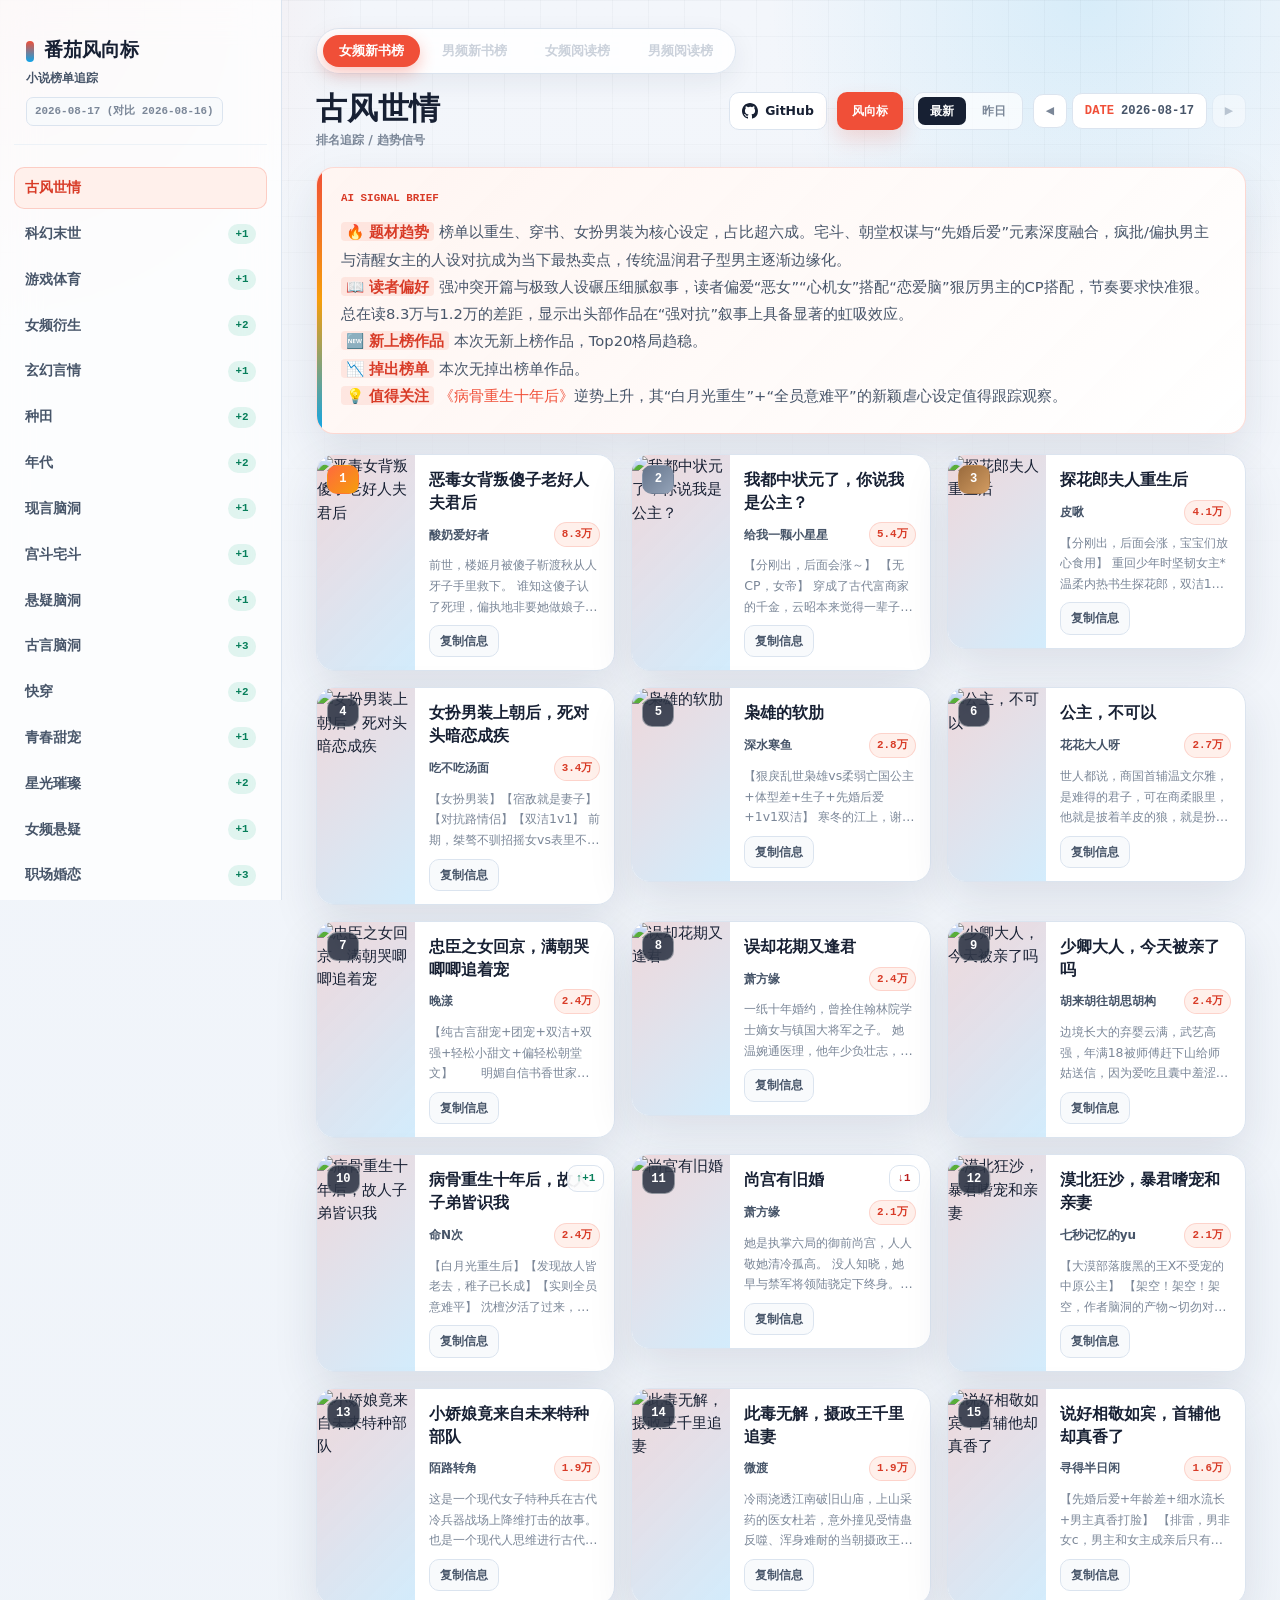
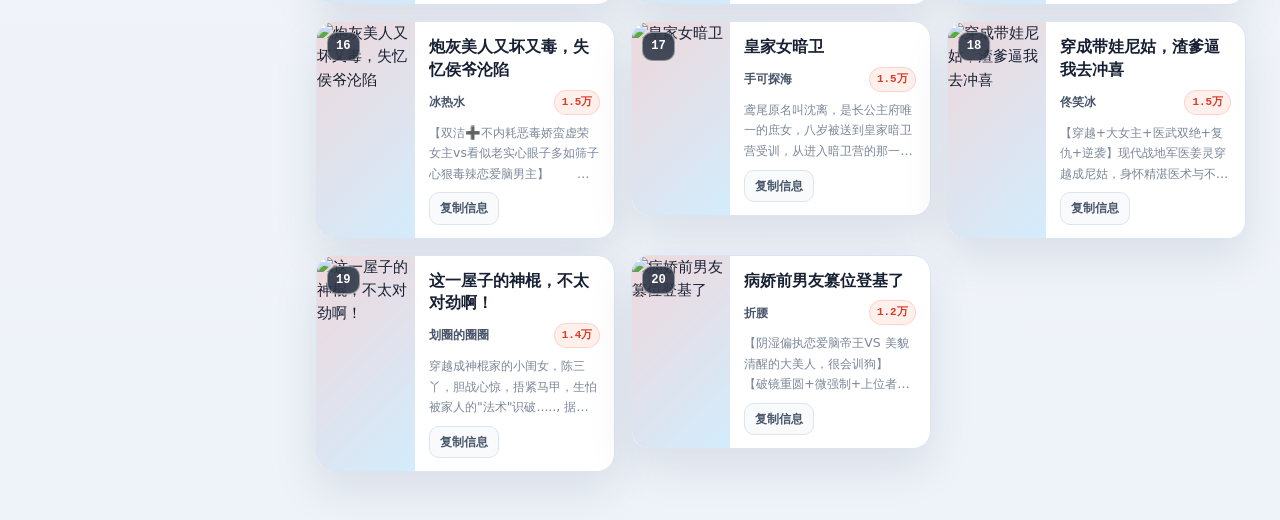
==== index.html @ 39f4c44b "feat: 支持追踪四大榜单（女频/男频 × 新书榜/阅读榜） 从单一女频新书榜扩展为多榜单追踪，配置集中于 rank_config.py：  - 新增 rank_config.py 作为榜单配置单一" ====
<!DOCTYPE html>
<html lang="zh-CN">
<head>
    <meta charset="UTF-8">
    <meta name="viewport" content="width=device-width, initial-scale=1.0">
    <title>番茄小说榜单 · 风向标 | 每日趋势追踪</title>
    <link rel="stylesheet" href="css/style.css">
    <meta name="description" content="番茄小说新书榜/阅读榜趋势分析与风向标">
</head>
<body>
    <div class="app-container">
        <!-- 侧边栏 -->
        <aside class="sidebar" id="sidebar">
            <div class="sidebar-header">
                <h1>番茄风向标</h1>
                <p class="sidebar-subtitle">小说榜单追踪</p>
                <p id="update-date" class="update-date">加载中...</p>
            </div>
            <nav class="category-nav">
                <ul id="category-list">
                    <li class="loading-item">加载中...</li>
                </ul>
            </nav>
        </aside>

        <!-- 主内容区 -->
        <main class="main-content">
            <!-- 榜单切换 Tab -->
            <nav class="rank-tabs" id="rank-tabs" aria-label="榜单切换">
                <span class="loading-item">加载中...</span>
            </nav>
            <header class="main-header">
                <button class="mobile-menu-btn" id="mobile-menu-btn" aria-label="菜单">☰</button>
                <div class="header-left">
                    <h2 id="current-category-title">全部分类</h2>
                </div>
                <div class="header-right">
                    <a class="github-link-btn" href="https://github.com/wen1701/FanqieRankTracker" target="_blank" rel="noopener noreferrer" aria-label="打开 GitHub 仓库">
                        <svg viewBox="0 0 16 16" aria-hidden="true" focusable="false">
                            <path d="M8 0C3.58 0 0 3.58 0 8c0 3.54 2.29 6.53 5.47 7.59.4.07.55-.17.55-.38 0-.19-.01-.82-.01-1.49-2.01.37-2.53-.49-2.69-.94-.09-.23-.48-.94-.82-1.13-.28-.15-.68-.52-.01-.53.63-.01 1.08.58 1.23.82.72 1.21 1.87.87 2.33.66.07-.52.28-.87.51-1.07-1.78-.2-3.64-.89-3.64-3.95 0-.87.31-1.59.82-2.15-.08-.2-.36-1.02.08-2.12 0 0 .67-.21 2.2.82A7.65 7.65 0 0 1 8 3.87c.68 0 1.36.09 2 .26 1.53-1.04 2.2-.82 2.2-.82.44 1.1.16 1.92.08 2.12.51.56.82 1.27.82 2.15 0 3.07-1.87 3.75-3.65 3.95.29.25.54.73.54 1.48 0 1.07-.01 1.93-.01 2.2 0 .21.15.46.55.38A8.013 8.013 0 0 0 16 8c0-4.42-3.58-8-8-8Z"/>
                        </svg>
                        <span>GitHub</span>
                    </a>
                    <a class="trend-link-btn" id="trend-link" href="trend.html">风向标</a>
                    <div class="date-presets" id="date-presets">
                        <button class="preset-btn active" data-preset="latest">最新</button>
                        <button class="preset-btn" data-preset="yesterday">昨日</button>
                    </div>
                    <div class="date-picker-wrap">
                        <button class="date-nav-btn" id="date-prev" aria-label="前一天" title="前一天">◀</button>
                        <button class="date-picker-btn" id="date-picker-btn">
                            <span class="date-icon">DATE</span>
                            <span id="date-display">加载中...</span>
                        </button>
                        <button class="date-nav-btn" id="date-next" aria-label="后一天" title="后一天">▶</button>
                        <input type="date" id="date-input" class="date-input-hidden">
                    </div>
                </div>
            </header>

            <!-- 风向标区域 -->
            <section class="trend-panel" id="trend-panel">
                <div class="trend-ai" id="trend-ai">
                    <div class="ai-label">AI Signal Brief</div>
                    <div class="ai-content" id="ai-content"></div>
                </div>
            </section>

            <!-- 书籍瀑布流 -->
            <section class="books-waterfall" id="books-waterfall">
                <!-- 书籍卡片由 JS 动态渲染 -->
            </section>
        </main>
    </div>

    <script src="js/app.js"></script>
</body>
</html>
---- css/style.css ----
/* ============================================================
   Fanqie Rank Tracker - Tomato Signal Dashboard
   Based on Open Design "dashboard": compact cards, cool surfaces,
   status-first information design. Adapted with Fanqie tomato red
   and readable Chinese data typography.
   ============================================================ */

:root {
    --bg: #f3f6fb;
    --bg-strong: #e8eef7;
    --surface: #ffffff;
    --surface-soft: #f8fafc;
    --surface-tint: #fff4f0;
    --surface-cool: #eef6ff;
    --panel: rgba(255, 255, 255, 0.86);
    --panel-solid: #ffffff;
    --border: #dbe4ef;
    --border-soft: #edf2f7;
    --border-strong: #c8d4e3;

    --text-primary: #172033;
    --text-secondary: #475569;
    --text-muted: #7b8798;
    --text-faint: #a8b3c3;

    --accent: #f04f38;
    --accent-strong: #d83b27;
    --accent-soft: rgba(240, 79, 56, 0.1);
    --accent-wash: #fff0eb;
    --accent-on: #ffffff;

    --info: #0ea5e9;
    --info-soft: rgba(14, 165, 233, 0.1);
    --green: #10b981;
    --green-soft: rgba(16, 185, 129, 0.12);
    --red: #ef4444;
    --red-soft: rgba(239, 68, 68, 0.1);
    --amber: #f59e0b;
    --amber-soft: rgba(245, 158, 11, 0.13);
    --purple: #7c3aed;

    --shadow-card: 0 18px 46px rgba(25, 39, 64, 0.1);
    --shadow-hover: 0 22px 54px rgba(25, 39, 64, 0.16);
    --ring: 0 0 0 4px rgba(240, 79, 56, 0.14);

    --radius-xl: 18px;
    --radius-lg: 14px;
    --radius-md: 10px;
    --radius-sm: 7px;
    --radius-pill: 999px;

    --sidebar-w: 282px;
    --font-display: Inter, "PingFang SC", "Microsoft YaHei", system-ui, sans-serif;
    --font-body: Inter, "PingFang SC", "Microsoft YaHei", system-ui, sans-serif;
    --font-mono: "IBM Plex Mono", "SFMono-Regular", Consolas, ui-monospace, monospace;
}

* {
    box-sizing: border-box;
    margin: 0;
    padding: 0;
}

html {
    color-scheme: light;
}

body {
    min-height: 100vh;
    background:
        radial-gradient(circle at top left, rgba(240, 79, 56, 0.12), transparent 360px),
        radial-gradient(circle at 85% 0, rgba(14, 165, 233, 0.12), transparent 320px),
        linear-gradient(180deg, var(--bg) 0%, #eef3f9 100%);
    color: var(--text-primary);
    font-family: var(--font-body);
    font-size: 15px;
    line-height: 1.55;
    overflow-x: hidden;
    -webkit-font-smoothing: antialiased;
    text-rendering: optimizeLegibility;
}

body::before {
    content: "";
    position: fixed;
    inset: 0;
    pointer-events: none;
    background-image:
        linear-gradient(rgba(23, 32, 51, 0.035) 1px, transparent 1px),
        linear-gradient(90deg, rgba(23, 32, 51, 0.035) 1px, transparent 1px);
    background-size: 36px 36px;
    mask-image: linear-gradient(180deg, rgba(0, 0, 0, 0.85), transparent 70%);
    z-index: -1;
}

button,
select,
input {
    font: inherit;
}

button,
a,
select {
    -webkit-tap-highlight-color: transparent;
}

button:focus-visible,
a:focus-visible,
select:focus-visible,
input:focus-visible {
    outline: none;
    box-shadow: var(--ring);
}

::selection {
    background: rgba(240, 79, 56, 0.2);
    color: var(--text-primary);
}

::-webkit-scrollbar {
    width: 10px;
    height: 10px;
}

::-webkit-scrollbar-track {
    background: transparent;
}

::-webkit-scrollbar-thumb {
    background: #cbd6e4;
    border: 3px solid transparent;
    border-radius: var(--radius-pill);
    background-clip: content-box;
}

::-webkit-scrollbar-thumb:hover {
    background: #aebbd0;
    border: 3px solid transparent;
    background-clip: content-box;
}

.app-container {
    display: flex;
    min-height: 100vh;
}

/* ===== Sidebar ===== */
.sidebar {
    width: var(--sidebar-w);
    flex-shrink: 0;
    position: sticky;
    top: 0;
    z-index: 100;
    height: 100vh;
    padding: 24px 14px;
    overflow-y: auto;
    background: rgba(255, 255, 255, 0.78);
    border-right: 1px solid var(--border);
    backdrop-filter: blur(18px);
    -webkit-backdrop-filter: blur(18px);
    transition: transform 0.22s cubic-bezier(0.2, 0, 0, 1);
}

.sidebar-header {
    margin-bottom: 22px;
    padding: 14px 12px 18px;
    border-bottom: 1px solid var(--border-soft);
}

.sidebar-header h1 {
    position: relative;
    padding-left: 18px;
    color: var(--text-primary);
    font-family: var(--font-display);
    font-size: 1.2rem;
    font-weight: 760;
    line-height: 1.2;
}

.sidebar-header h1::before {
    content: "";
    position: absolute;
    left: 0;
    top: 0.18em;
    width: 8px;
    height: 1.05em;
    border-radius: var(--radius-pill);
    background: linear-gradient(180deg, var(--accent), var(--info));
}

.sidebar-subtitle {
    margin-top: 7px;
    color: var(--text-secondary);
    font-size: 0.78rem;
    font-weight: 650;
}

.update-date {
    display: inline-flex;
    margin-top: 10px;
    padding: 5px 8px;
    border: 1px solid var(--border);
    border-radius: var(--radius-sm);
    background: var(--surface-soft);
    color: var(--text-muted);
    font-family: var(--font-mono);
    font-size: 0.68rem;
    font-weight: 650;
}

.category-nav ul {
    list-style: none;
}

.category-nav li {
    min-height: 38px;
    margin-bottom: 4px;
    padding: 9px 10px;
    border: 1px solid transparent;
    border-radius: var(--radius-md);
    color: var(--text-secondary);
    cursor: pointer;
    display: flex;
    align-items: center;
    justify-content: space-between;
    gap: 8px;
    font-size: 0.88rem;
    font-weight: 620;
    transition:
        background-color 0.18s ease,
        border-color 0.18s ease,
        color 0.18s ease,
        transform 0.18s ease;
}

.category-nav li:hover {
    background: var(--surface-soft);
    border-color: var(--border);
    color: var(--text-primary);
    transform: translateX(2px);
}

.category-nav li.active {
    background: var(--accent-wash);
    border-color: rgba(240, 79, 56, 0.22);
    color: var(--accent-strong);
}

.cat-badge {
    min-width: 28px;
    padding: 2px 7px;
    border-radius: var(--radius-pill);
    font-family: var(--font-mono);
    font-size: 0.68rem;
    font-weight: 760;
    text-align: center;
}

.cat-badge.new {
    background: var(--green-soft);
    color: #087f5b;
}

/* ===== Main Layout ===== */
.main-content {
    flex: 1;
    min-width: 0;
    padding: 28px 34px 48px;
}

.main-header {
    display: flex;
    align-items: flex-start;
    justify-content: space-between;
    gap: 20px;
    margin-bottom: 20px;
}

.header-left {
    flex-shrink: 0;
    min-width: 0;
}

.main-header h2 {
    color: var(--text-primary);
    font-family: var(--font-display);
    font-size: clamp(1.65rem, 2.4vw, 2.35rem);
    font-weight: 780;
    line-height: 1.08;
    letter-spacing: 0;
}

.main-header h2::after {
    content: "排名追踪 / 趋势信号";
    display: block;
    margin-top: 8px;
    color: var(--text-muted);
    font-family: var(--font-body);
    font-size: 0.78rem;
    font-weight: 650;
}

.header-right {
    display: flex;
    align-items: center;
    justify-content: flex-end;
    flex-wrap: wrap;
    gap: 10px;
}

.github-link-btn,
.trend-link-btn,
.preset-btn,
.date-picker-btn,
.date-nav-btn,
.mobile-menu-btn,
.range-btn,
.category-chip,
.back-link,
.source-link-btn,
.hot-type-row,
.book-copy-btn {
    transition:
        background-color 0.18s ease,
        border-color 0.18s ease,
        color 0.18s ease,
        box-shadow 0.18s ease,
        transform 0.18s ease;
}

.github-link-btn {
    min-height: 36px;
    padding: 8px 12px;
    border: 1px solid var(--border);
    border-radius: var(--radius-md);
    background: var(--surface);
    color: var(--text-primary);
    display: inline-flex;
    align-items: center;
    justify-content: center;
    gap: 7px;
    font-size: 0.78rem;
    font-weight: 760;
    text-decoration: none;
    white-space: nowrap;
}

.github-link-btn svg {
    width: 16px;
    height: 16px;
    fill: currentColor;
    flex: 0 0 auto;
}

.github-link-btn:hover {
    border-color: var(--text-primary);
    background: var(--text-primary);
    color: #ffffff;
    transform: translateY(-1px);
}

.trend-link-btn {
    min-height: 36px;
    padding: 8px 14px;
    border: 1px solid rgba(240, 79, 56, 0.24);
    border-radius: var(--radius-md);
    background: var(--accent);
    color: var(--accent-on);
    display: inline-flex;
    align-items: center;
    justify-content: center;
    font-size: 0.78rem;
    font-weight: 760;
    text-decoration: none;
    white-space: nowrap;
    box-shadow: 0 10px 20px rgba(240, 79, 56, 0.18);
}

.trend-link-btn:hover {
    background: var(--accent-strong);
    transform: translateY(-1px);
}

.date-presets,
.trend-range {
    display: inline-flex;
    gap: 4px;
    padding: 4px;
    border: 1px solid var(--border);
    border-radius: var(--radius-md);
    background: rgba(255, 255, 255, 0.7);
}

.preset-btn,
.range-btn {
    height: 28px;
    padding: 0 12px;
    border: 0;
    border-radius: var(--radius-sm);
    background: transparent;
    color: var(--text-muted);
    cursor: pointer;
    font-size: 0.75rem;
    font-weight: 720;
    white-space: nowrap;
}

.preset-btn:hover,
.range-btn:hover {
    background: var(--surface-soft);
    color: var(--text-primary);
}

.preset-btn.active,
.range-btn.active {
    background: var(--text-primary);
    color: #ffffff;
}

.date-picker-wrap {
    display: inline-flex;
    align-items: center;
    gap: 5px;
    position: relative;
}

.date-picker-btn {
    min-height: 36px;
    padding: 8px 12px;
    border: 1px solid var(--border);
    border-radius: var(--radius-md);
    background: var(--surface);
    color: var(--text-secondary);
    cursor: pointer;
    display: inline-flex;
    align-items: center;
    gap: 7px;
    font-family: var(--font-mono);
    font-size: 0.76rem;
    font-weight: 650;
    white-space: nowrap;
}

.date-picker-btn:hover {
    border-color: rgba(240, 79, 56, 0.28);
    color: var(--accent-strong);
}

.date-picker-btn .date-icon {
    color: var(--accent);
    font-size: 0.76rem;
}

.date-nav-btn {
    width: 34px;
    height: 34px;
    border: 1px solid var(--border);
    border-radius: var(--radius-md);
    background: var(--surface);
    color: var(--text-muted);
    cursor: pointer;
    display: inline-flex;
    align-items: center;
    justify-content: center;
    font-size: 0.68rem;
}

.date-nav-btn:hover:not(:disabled) {
    border-color: var(--accent);
    color: var(--accent-strong);
    transform: translateY(-1px);
}

.date-nav-btn:disabled {
    opacity: 0.42;
    cursor: not-allowed;
}

.date-picker-btn.is-historical {
    background: var(--accent-wash);
    border-color: rgba(240, 79, 56, 0.28);
    color: var(--accent-strong);
}

.date-input-hidden {
    position: absolute;
    top: 100%;
    right: 0;
    width: 0;
    height: 0;
    border: 0;
    opacity: 0;
    pointer-events: none;
}

.mobile-menu-btn {
    display: none;
    width: 38px;
    height: 38px;
    border: 1px solid var(--border);
    border-radius: var(--radius-md);
    background: var(--surface);
    color: var(--text-primary);
    cursor: pointer;
    font-size: 1rem;
}

.mobile-menu-btn:hover {
    border-color: var(--accent);
    color: var(--accent);
}

/* ===== Trend Panel ===== */
.trend-panel {
    display: grid;
    grid-template-columns: 1fr;
    margin-bottom: 20px;
}

.trend-ai {
    position: relative;
    min-height: 160px;
    padding: 22px 24px 24px;
    border: 1px solid rgba(240, 79, 56, 0.18);
    border-radius: var(--radius-xl);
    background:
        linear-gradient(135deg, rgba(255, 244, 240, 0.9), rgba(255, 255, 255, 0.96)),
        var(--surface);
    box-shadow: var(--shadow-card);
    overflow: hidden;
}

.trend-ai::before {
    content: "";
    position: absolute;
    inset: 0 auto 0 0;
    width: 5px;
    background: linear-gradient(180deg, var(--accent), var(--amber), var(--info));
}

.ai-label,
.panel-kicker,
.back-link {
    color: var(--accent-strong);
    font-family: var(--font-mono);
    font-size: 0.68rem;
    font-weight: 760;
    letter-spacing: 0;
    text-transform: uppercase;
}

.ai-label {
    margin-bottom: 12px;
}

.ai-content {
    color: var(--text-secondary);
    font-size: 0.92rem;
    line-height: 1.85;
    white-space: pre-wrap;
    user-select: text;
}

.ai-content strong,
.summary-item strong {
    padding: 1px 5px;
    border-radius: 4px;
    background: var(--accent-soft);
    color: var(--accent-strong);
    font-weight: 760;
}

.ai-content em {
    color: #087f5b;
    font-style: normal;
    font-weight: 720;
}

.ai-content .cursor {
    display: inline-block;
    width: 2px;
    height: 1.05em;
    margin-left: 2px;
    background: var(--accent);
    vertical-align: text-bottom;
    animation: blink 0.8s steps(1) infinite;
}

@keyframes blink {
    0%, 100% { opacity: 1; }
    50% { opacity: 0; }
}

.ai-loading,
.muted-line {
    color: var(--text-muted);
    font-size: 0.86rem;
}

/* ===== Book Grid ===== */
.books-waterfall {
    display: grid;
    grid-template-columns: repeat(auto-fill, minmax(292px, 1fr));
    gap: 16px;
    align-items: start;
}

.book-card {
    position: relative;
    display: grid;
    grid-template-columns: 98px minmax(0, 1fr);
    min-height: 188px;
    overflow: hidden;
    border: 1px solid var(--border);
    border-radius: var(--radius-xl);
    background: var(--surface);
    color: inherit;
    text-decoration: none;
    box-shadow: var(--shadow-card);
    user-select: text;
    -webkit-user-select: text;
    transition:
        border-color 0.2s ease,
        box-shadow 0.2s ease,
        transform 0.2s ease;
}

.book-card:hover {
    border-color: rgba(240, 79, 56, 0.3);
    box-shadow: var(--shadow-hover);
    transform: translateY(-3px);
}

.book-cover {
    min-height: 188px;
    background:
        linear-gradient(135deg, rgba(240, 79, 56, 0.18), rgba(14, 165, 233, 0.12)),
        var(--surface-cool);
    overflow: hidden;
    position: relative;
}

.book-cover img {
    width: 100%;
    height: 100%;
    min-height: 188px;
    object-fit: cover;
    display: block;
    transition: transform 0.5s ease;
}

.book-card:hover .book-cover img {
    transform: scale(1.04);
}

.no-cover {
    height: 100%;
    min-height: 188px;
    padding: 12px;
    color: var(--text-muted);
    display: flex;
    align-items: center;
    justify-content: center;
    font-size: 0.78rem;
    text-align: center;
}

.book-info {
    min-width: 0;
    padding: 14px 14px 13px;
    display: flex;
    flex-direction: column;
    gap: 8px;
}

.book-title {
    color: var(--text-primary);
    display: -webkit-box;
    overflow: hidden;
    font-family: var(--font-display);
    font-size: 0.98rem;
    font-weight: 760;
    letter-spacing: 0;
    line-height: 1.45;
    -webkit-box-orient: vertical;
    -webkit-line-clamp: 2;
}

.book-meta {
    display: flex;
    align-items: center;
    justify-content: space-between;
    gap: 8px;
    color: var(--text-muted);
    font-size: 0.75rem;
}

.book-author {
    min-width: 0;
    overflow: hidden;
    color: var(--text-secondary);
    font-weight: 650;
    text-overflow: ellipsis;
    white-space: nowrap;
}

.book-reads {
    flex-shrink: 0;
    padding: 3px 7px;
    border: 1px solid rgba(240, 79, 56, 0.18);
    border-radius: var(--radius-pill);
    background: var(--accent-wash);
    color: var(--accent-strong);
    font-family: var(--font-mono);
    font-size: 0.68rem;
    font-weight: 700;
}

.book-intro {
    color: var(--text-muted);
    display: -webkit-box;
    overflow: hidden;
    font-size: 0.78rem;
    line-height: 1.65;
    -webkit-box-orient: vertical;
    -webkit-line-clamp: 3;
}

.book-rank {
    position: absolute;
    left: 10px;
    top: 10px;
    z-index: 10;
    min-width: 32px;
    padding: 4px 8px;
    border: 1px solid rgba(255, 255, 255, 0.42);
    border-radius: var(--radius-md);
    background: rgba(23, 32, 51, 0.78);
    color: #ffffff;
    font-family: var(--font-mono);
    font-size: 0.76rem;
    font-weight: 800;
    text-align: center;
    backdrop-filter: blur(10px);
    -webkit-backdrop-filter: blur(10px);
}

.rank-1 {
    background: linear-gradient(135deg, #ff6a3d, #f59e0b);
    border-color: transparent;
}

.rank-2 {
    background: linear-gradient(135deg, #64748b, #94a3b8);
    border-color: transparent;
}

.rank-3 {
    background: linear-gradient(135deg, #9a6b3d, #d19b61);
    border-color: transparent;
}

.book-change {
    position: absolute;
    right: 10px;
    top: 10px;
    z-index: 10;
    padding: 4px 8px;
    border-radius: var(--radius-md);
    background: rgba(255, 255, 255, 0.86);
    border: 1px solid var(--border);
    font-family: var(--font-mono);
    font-size: 0.68rem;
    font-weight: 800;
    backdrop-filter: blur(10px);
    -webkit-backdrop-filter: blur(10px);
}

.book-change.up {
    color: #087f5b;
}

.book-change.down {
    color: #b91c1c;
}

.book-change.new {
    color: #9a5b00;
}

.book-copy-btn {
    width: max-content;
    max-width: 100%;
    margin-top: auto;
    padding: 6px 10px;
    border: 1px solid var(--border);
    border-radius: var(--radius-md);
    background: var(--surface-soft);
    color: var(--text-secondary);
    cursor: pointer;
    font-size: 0.74rem;
    font-weight: 720;
    white-space: nowrap;
}

.book-copy-btn:hover {
    border-color: rgba(240, 79, 56, 0.28);
    background: var(--accent-wash);
    color: var(--accent-strong);
    transform: translateY(-1px);
}

.book-copy-btn.copied {
    border-color: rgba(16, 185, 129, 0.24);
    background: var(--green-soft);
    color: #087f5b;
}

.empty-state {
    grid-column: 1 / -1;
    padding: 56px 20px;
    border: 1px dashed var(--border-strong);
    border-radius: var(--radius-xl);
    background: rgba(255, 255, 255, 0.72);
    color: var(--text-secondary);
    text-align: center;
}

.empty-state p {
    margin-bottom: 6px;
    font-size: 1rem;
    font-weight: 720;
}

.empty-state .empty-hint {
    color: var(--text-muted);
    font-size: 0.84rem;
    font-weight: 500;
}

/* ===== Book Detail Page ===== */
.book-page {
    min-height: 100vh;
}

.book-shell {
    width: min(1120px, calc(100% - 48px));
    margin: 0 auto;
    padding: 28px 0 56px;
}

.book-topbar {
    margin-bottom: 16px;
    display: flex;
    align-items: center;
    justify-content: space-between;
    gap: 12px;
}

.book-detail-page {
    display: grid;
    gap: 16px;
}

.book-loading,
.book-empty-state {
    padding: 42px 24px;
    border: 1px solid var(--border);
    border-radius: var(--radius-xl);
    background: var(--panel-solid);
    color: var(--text-secondary);
    box-shadow: var(--shadow-card);
    text-align: center;
}

.book-empty-state p {
    margin-bottom: 14px;
    font-weight: 720;
}

.book-detail-hero {
    padding: 22px;
    border: 1px solid var(--border);
    border-radius: var(--radius-xl);
    background:
        linear-gradient(135deg, rgba(255, 244, 240, 0.88), rgba(255, 255, 255, 0.95)),
        var(--surface);
    box-shadow: var(--shadow-card);
    display: grid;
    grid-template-columns: 180px minmax(0, 1fr);
    gap: 22px;
}

.detail-cover {
    min-height: 256px;
    overflow: hidden;
    border-radius: var(--radius-lg);
    background:
        linear-gradient(135deg, rgba(240, 79, 56, 0.18), rgba(14, 165, 233, 0.12)),
        var(--surface-cool);
}

.detail-cover img {
    width: 100%;
    height: 100%;
    min-height: 256px;
    object-fit: cover;
    display: block;
}

.detail-main {
    min-width: 0;
    display: flex;
    flex-direction: column;
    align-items: flex-start;
}

.detail-main h1 {
    margin-bottom: 8px;
    color: var(--text-primary);
    font-family: var(--font-display);
    font-size: clamp(1.7rem, 3vw, 2.6rem);
    font-weight: 800;
    line-height: 1.12;
}

.detail-author {
    color: var(--text-secondary);
    font-size: 0.9rem;
    font-weight: 650;
}

.detail-stats {
    width: 100%;
    margin: 18px 0;
    display: grid;
    grid-template-columns: repeat(3, minmax(0, 1fr));
    gap: 10px;
}

.detail-stats span {
    min-width: 0;
    padding: 12px;
    border: 1px solid var(--border-soft);
    border-radius: var(--radius-md);
    background: rgba(255, 255, 255, 0.7);
}

.detail-stats strong,
.detail-stats small {
    display: block;
}

.detail-stats strong {
    color: var(--accent-strong);
    font-family: var(--font-mono);
    font-size: 1rem;
    font-weight: 800;
}

.detail-stats small {
    margin-top: 4px;
    color: var(--text-muted);
    font-size: 0.72rem;
    font-weight: 700;
}

.detail-intro {
    color: var(--text-secondary);
    font-size: 0.92rem;
    line-height: 1.9;
}

.source-link-btn {
    min-height: 38px;
    padding: 9px 14px;
    border: 1px solid rgba(240, 79, 56, 0.24);
    border-radius: var(--radius-md);
    background: var(--accent);
    color: var(--accent-on);
    display: inline-flex;
    align-items: center;
    justify-content: center;
    font-size: 0.82rem;
    font-weight: 760;
    text-decoration: none;
    white-space: nowrap;
    box-shadow: 0 10px 20px rgba(240, 79, 56, 0.18);
}

.detail-actions {
    margin-top: 18px;
    display: flex;
    flex-wrap: wrap;
    gap: 10px;
}

.detail-actions .book-copy-btn {
    min-height: 38px;
    margin-top: 0;
}

.source-link-btn:hover {
    background: var(--accent-strong);
    transform: translateY(-1px);
}

.book-detail-grid {
    display: grid;
    grid-template-columns: minmax(0, 1.4fr) minmax(280px, 0.8fr);
    gap: 16px;
}

.detail-panel {
    padding: 18px;
    border: 1px solid var(--border);
    border-radius: var(--radius-xl);
    background: var(--panel-solid);
    box-shadow: var(--shadow-card);
}

.detail-panel h2 {
    margin-bottom: 14px;
    color: var(--text-primary);
    font-size: 1.18rem;
    font-weight: 760;
}

.reads-chart-wrap {
    width: 100%;
    overflow-x: auto;
}

.reads-chart-frame {
    position: relative;
    min-width: 620px;
}

.reads-chart {
    display: block;
    width: 100%;
    height: auto;
}

.chart-grid {
    stroke: rgba(219, 228, 239, 0.72);
    stroke-width: 1;
}

.chart-axis-base {
    stroke: var(--border-strong);
    stroke-width: 1;
}

.chart-axis-label,
.chart-date-label {
    fill: var(--text-muted);
    font-family: var(--font-mono);
    font-size: 0.68rem;
    font-weight: 650;
}

.reads-line {
    fill: none;
    stroke: var(--accent);
    stroke-width: 2.4;
    stroke-linecap: round;
    stroke-linejoin: round;
}

.chart-hover-line {
    opacity: 0;
    stroke: var(--border-strong);
    stroke-dasharray: 4 4;
    stroke-width: 1;
}

.chart-hover-line.show {
    opacity: 1;
}

.reads-hover-point {
    opacity: 0;
    fill: var(--accent);
    stroke: #ffffff;
    stroke-width: 2.4;
}

.reads-hover-point.show {
    opacity: 1;
}

.chart-hit-area {
    fill: transparent;
    cursor: crosshair;
    pointer-events: all;
}

.reads-tooltip {
    position: absolute;
    z-index: 5;
    min-width: 178px;
    padding: 14px 16px;
    border: 1px solid var(--border-soft);
    border-radius: var(--radius-sm);
    background: var(--surface);
    box-shadow: var(--shadow-card);
    color: var(--text-secondary);
    pointer-events: none;
}

.reads-tooltip time {
    display: block;
    margin-bottom: 10px;
    padding-bottom: 10px;
    border-bottom: 1px solid var(--border-soft);
    color: var(--text-muted);
    font-family: var(--font-mono);
    font-size: 0.74rem;
    font-weight: 650;
}

.reads-tooltip div {
    display: grid;
    grid-template-columns: auto 1fr auto;
    align-items: center;
    gap: 8px;
    font-size: 0.8rem;
}

.reads-tooltip i {
    width: 7px;
    height: 7px;
    border-radius: var(--radius-pill);
    background: var(--accent);
}

.reads-tooltip strong {
    color: var(--text-primary);
    font-family: var(--font-mono);
    font-size: 0.78rem;
    font-weight: 800;
}

.book-history-list {
    display: flex;
    flex-direction: column;
}

.book-history-row {
    padding: 10px 0;
    border-bottom: 1px solid var(--border-soft);
    display: grid;
    grid-template-columns: minmax(76px, auto) minmax(0, 1fr) auto;
    align-items: center;
    gap: 10px;
}

.book-history-row:last-child {
    border-bottom: 0;
}

.book-history-row time {
    color: var(--accent-strong);
    font-family: var(--font-mono);
    font-size: 0.72rem;
    font-weight: 760;
}

.book-history-row strong {
    min-width: 0;
    overflow: hidden;
    color: var(--text-primary);
    font-size: 0.82rem;
    font-weight: 720;
    text-overflow: ellipsis;
    white-space: nowrap;
}

.book-history-row span {
    color: #087f5b;
    font-family: var(--font-mono);
    font-size: 0.74rem;
    font-weight: 800;
}

.copy-toast {
    position: fixed;
    left: 50%;
    bottom: 28px;
    z-index: 9999;
    padding: 10px 18px;
    border: 1px solid rgba(16, 185, 129, 0.22);
    border-radius: var(--radius-pill);
    background: rgba(255, 255, 255, 0.92);
    box-shadow: var(--shadow-card);
    color: #087f5b;
    font-size: 0.8rem;
    font-weight: 720;
    opacity: 0;
    pointer-events: none;
    transform: translateX(-50%) translateY(16px);
    transition: all 0.22s ease;
}

.copy-toast.show {
    opacity: 1;
    transform: translateX(-50%) translateY(0);
}

/* ===== Trend Analysis Page ===== */
.trend-page {
    background:
        radial-gradient(circle at 18% -10%, rgba(240, 79, 56, 0.14), transparent 340px),
        radial-gradient(circle at 90% 0, rgba(14, 165, 233, 0.14), transparent 360px),
        linear-gradient(180deg, #f3f6fb 0%, #eef3f9 100%);
}

.trend-shell {
    width: min(1220px, calc(100% - 48px));
    margin: 0 auto;
    padding: 30px 0 56px;
}

.trend-topbar {
    margin-bottom: 18px;
    padding: 22px 24px;
    border: 1px solid var(--border);
    border-radius: var(--radius-xl);
    background: rgba(255, 255, 255, 0.78);
    box-shadow: var(--shadow-card);
    display: flex;
    align-items: flex-end;
    justify-content: space-between;
    gap: 22px;
}

.back-link {
    display: inline-flex;
    align-items: center;
    justify-content: center;
    margin-bottom: 8px;
    min-height: 34px;
    padding: 7px 12px;
    border: 1px solid rgba(240, 79, 56, 0.24);
    border-radius: var(--radius-md);
    background: var(--accent-wash);
    color: var(--accent-strong);
    text-decoration: none;
    font-family: var(--font-body);
    text-transform: none;
}

.back-link:hover {
    background: var(--accent);
    color: var(--accent-on);
    transform: translateY(-1px);
}

.trend-topbar h1 {
    color: var(--text-primary);
    font-family: var(--font-display);
    font-size: clamp(2rem, 4vw, 3.1rem);
    font-weight: 780;
    line-height: 1.02;
}

.trend-topbar p {
    margin-top: 10px;
    color: var(--text-muted);
    font-size: 0.86rem;
}

.trend-controls {
    display: flex;
    align-items: center;
    justify-content: flex-end;
    flex-wrap: wrap;
    gap: 10px;
}

.market-board,
.trend-grid {
    display: grid;
    gap: 14px;
}

.market-board {
    grid-template-columns: minmax(320px, 1.15fr) minmax(230px, 0.9fr) minmax(220px, 0.86fr) minmax(260px, 1fr);
    margin-bottom: 14px;
}

.type-filter-panel {
    margin-bottom: 14px;
}

.trend-category-buttons {
    display: flex;
    flex-wrap: wrap;
    gap: 8px;
}

.category-chip {
    min-height: 34px;
    padding: 7px 11px;
    border: 1px solid var(--border);
    border-radius: var(--radius-md);
    background: rgba(255, 255, 255, 0.72);
    color: var(--text-secondary);
    cursor: pointer;
    font-size: 0.78rem;
    font-weight: 720;
    line-height: 1;
    white-space: nowrap;
}

.category-chip:hover {
    border-color: rgba(240, 79, 56, 0.28);
    background: var(--accent-wash);
    color: var(--accent-strong);
    transform: translateY(-1px);
}

.category-chip.active {
    border-color: var(--accent);
    background: var(--accent);
    color: var(--accent-on);
    box-shadow: 0 10px 20px rgba(240, 79, 56, 0.16);
}

.trend-grid {
    grid-template-columns: repeat(3, minmax(0, 1fr));
}

.market-summary-card,
.market-card,
.trend-block {
    border: 1px solid var(--border);
    border-radius: var(--radius-xl);
    background: var(--panel-solid);
    box-shadow: var(--shadow-card);
}

.market-summary-card {
    padding: 22px 24px;
    background:
        linear-gradient(135deg, rgba(255, 244, 240, 0.88), rgba(255, 255, 255, 0.95)),
        var(--surface);
}

.market-summary-card h2 {
    margin-bottom: 10px;
    color: var(--text-primary);
    font-size: 1.35rem;
    font-weight: 760;
    line-height: 1.22;
}

.market-summary-card p {
    color: var(--text-secondary);
    font-size: 0.9rem;
    line-height: 1.85;
}

.market-source {
    display: inline-flex;
    margin-top: 12px;
    padding: 5px 8px;
    border: 1px solid rgba(240, 79, 56, 0.18);
    border-radius: var(--radius-sm);
    background: var(--accent-wash);
    color: var(--accent-strong);
    font-family: var(--font-mono);
    font-size: 0.68rem;
    font-weight: 760;
}

.market-card,
.trend-block {
    padding: 18px;
}

.panel-kicker {
    display: block;
    margin-bottom: 8px;
}

.hot-list,
.compact-list {
    display: flex;
    flex-direction: column;
    gap: 8px;
}

.hot-type-row {
    width: 100%;
    padding: 10px;
    border: 1px solid var(--border-soft);
    border-radius: var(--radius-md);
    background: var(--surface-soft);
    color: inherit;
    cursor: pointer;
    display: grid;
    grid-template-columns: 26px minmax(0, 1fr) auto;
    align-items: center;
    column-gap: 10px;
    row-gap: 2px;
    text-align: left;
}

.hot-type-row:not(.hot-type-row-static):hover {
    border-color: rgba(240, 79, 56, 0.24);
    background: var(--accent-wash);
    transform: translateY(-1px);
}

.hot-type-row-static {
    cursor: default;
}

.hot-type-row span {
    width: 26px;
    height: 26px;
    border-radius: var(--radius-sm);
    background: var(--surface);
    color: var(--accent-strong);
    display: inline-flex;
    align-items: center;
    justify-content: center;
    font-family: var(--font-mono);
    font-size: 0.72rem;
    font-weight: 800;
}

.hot-type-row strong {
    min-width: 0;
    overflow: hidden;
    color: var(--text-primary);
    font-size: 0.88rem;
    font-weight: 760;
    text-overflow: ellipsis;
    white-space: nowrap;
}

.hot-type-row small {
    grid-column: 2 / 3;
    min-width: 0;
    overflow: hidden;
    color: var(--text-muted);
    font-size: 0.7rem;
    text-overflow: ellipsis;
    white-space: nowrap;
}

.hot-type-row em {
    grid-column: 3 / 4;
    grid-row: 1 / 3;
    color: #087f5b;
    font-family: var(--font-mono);
    font-size: 0.78rem;
    font-style: normal;
    font-weight: 800;
}

.genre-row strong {
    color: var(--accent-strong);
}

.theme-cloud {
    display: flex;
    align-content: flex-start;
    flex-wrap: wrap;
    gap: 8px;
}

.theme-chip {
    padding: 7px 10px;
    border: 1px solid var(--border-soft);
    border-radius: var(--radius-pill);
    background: var(--surface-soft);
    color: var(--text-secondary);
    display: inline-flex;
    align-items: center;
    gap: 6px;
    font-size: 0.77rem;
    font-weight: 720;
}

.theme-chip small {
    color: var(--accent-strong);
    font-family: var(--font-mono);
    font-size: 0.68rem;
}

.trend-block {
    min-height: 250px;
}

.trend-block-wide {
    grid-column: 1 / -1;
}

.trend-block h2 {
    margin-bottom: 14px;
    color: var(--text-primary);
    font-size: 1.18rem;
    font-weight: 760;
    line-height: 1.25;
}

.compact-row {
    padding: 9px 0;
    border-bottom: 1px solid var(--border-soft);
    display: flex;
    align-items: center;
    justify-content: space-between;
    gap: 12px;
}

.compact-row-link {
    color: inherit;
    text-decoration: none;
}

.compact-row-link:hover strong {
    color: var(--accent-strong);
}

.compact-row:last-child {
    border-bottom: 0;
}

.compact-row strong {
    color: var(--text-primary);
    display: -webkit-box;
    overflow: hidden;
    font-size: 0.88rem;
    font-weight: 720;
    line-height: 1.5;
    -webkit-box-orient: vertical;
    -webkit-line-clamp: 2;
}

.compact-row small {
    display: block;
    margin-top: 2px;
    color: var(--text-muted);
    font-size: 0.72rem;
}

.compact-row span {
    flex-shrink: 0;
    padding: 4px 7px;
    border-radius: var(--radius-sm);
    background: var(--green-soft);
    color: #087f5b;
    font-family: var(--font-mono);
    font-size: 0.74rem;
    font-weight: 800;
}

.summary-feed {
    display: grid;
    grid-template-columns: repeat(auto-fit, minmax(260px, 1fr));
    gap: 12px;
}

.summary-item {
    padding: 14px 15px;
    border: 1px solid var(--border-soft);
    border-radius: var(--radius-md);
    background: var(--surface-soft);
}

.summary-item time {
    display: block;
    margin-bottom: 8px;
    color: var(--accent-strong);
    font-family: var(--font-mono);
    font-size: 0.72rem;
    font-weight: 760;
}

.summary-item div {
    color: var(--text-secondary);
    font-size: 0.82rem;
    line-height: 1.75;
}

.book-mark {
    color: var(--accent-strong);
    font-weight: 760;
}

/* ===== Rank switch tabs ===== */
.rank-tabs {
    display: flex;
    align-items: center;
    flex-wrap: wrap;
    gap: 6px;
    padding: 6px;
    border: 1px solid var(--border);
    border-radius: var(--radius-pill);
    background: var(--panel);
    backdrop-filter: blur(8px);
    -webkit-backdrop-filter: blur(8px);
    box-shadow: 0 8px 26px rgba(25, 39, 64, 0.07);
    width: fit-content;
    max-width: 100%;
    margin-bottom: 18px;
}

.rank-tab {
    height: 32px;
    padding: 0 16px;
    border: 0;
    border-radius: var(--radius-pill);
    background: transparent;
    color: var(--text-secondary);
    cursor: pointer;
    font-size: 0.8rem;
    font-weight: 720;
    white-space: nowrap;
    transition:
        background-color 0.18s ease,
        color 0.18s ease,
        box-shadow 0.18s ease;
}

.rank-tab:hover:not(.disabled):not(.active) {
    background: var(--surface-soft);
    color: var(--text-primary);
}

.rank-tab.active {
    background: var(--accent);
    color: var(--accent-on);
    box-shadow: 0 6px 16px rgba(240, 79, 56, 0.32);
}

.rank-tab.disabled {
    color: var(--text-faint);
    cursor: not-allowed;
    opacity: 0.6;
}

.rank-tabs .loading-item {
    padding: 0 14px;
    color: var(--text-muted);
    font-size: 0.78rem;
    font-weight: 640;
}

.detail-ranks {
    display: flex;
    flex-wrap: wrap;
    gap: 6px;
    margin: 10px 0 4px;
}

.detail-rank-badge {
    padding: 3px 10px;
    border: 1px solid var(--border);
    border-radius: var(--radius-pill);
    background: var(--surface-soft);
    color: var(--text-secondary);
    font-size: 0.72rem;
    font-weight: 700;
}

.detail-rank-badge.primary {
    border-color: rgba(240, 79, 56, 0.36);
    background: var(--accent-soft);
    color: var(--accent-strong);
}

/* ===== Responsive ===== */
@media (max-width: 1180px) {
    .trend-panel,
    .market-board {
        grid-template-columns: 1fr;
    }

    .trend-grid {
        grid-template-columns: repeat(2, minmax(0, 1fr));
    }
}

@media (max-width: 860px) {
    .sidebar {
        position: fixed;
        left: 0;
        top: 0;
        z-index: 1000;
        width: min(86vw, 300px);
        box-shadow: 18px 0 48px rgba(25, 39, 64, 0.24);
        transform: translateX(-100%);
    }

    .sidebar.open {
        transform: translateX(0);
    }

    .sidebar-overlay {
        position: fixed;
        inset: 0;
        z-index: 999;
        display: none;
        background: rgba(23, 32, 51, 0.34);
        backdrop-filter: blur(3px);
        -webkit-backdrop-filter: blur(3px);
    }

    .sidebar-overlay.show {
        display: block;
    }

    .mobile-menu-btn {
        display: inline-flex;
        align-items: center;
        justify-content: center;
    }

    .main-content {
        padding: 18px 14px 36px;
    }

    .main-header {
        display: grid;
        grid-template-columns: 38px minmax(0, 1fr);
        align-items: flex-start;
        column-gap: 10px;
        row-gap: 12px;
    }

    .trend-topbar {
        align-items: flex-start;
        flex-direction: column;
    }

    .mobile-menu-btn {
        grid-column: 1;
        grid-row: 1;
        margin-top: 2px;
    }

    .header-left {
        grid-column: 2;
        grid-row: 1;
    }

    .header-right {
        grid-column: 1 / -1;
    }

    .header-right,
    .trend-controls {
        width: 100%;
        justify-content: flex-start;
    }

    .books-waterfall,
    .book-detail-grid,
    .trend-grid {
        grid-template-columns: 1fr;
    }

    .trend-shell {
        width: min(100% - 28px, 1220px);
        padding-top: 18px;
    }

    .book-shell {
        width: min(100% - 28px, 1120px);
        padding-top: 18px;
    }

}

@media (max-width: 560px) {
    body::before {
        background-size: 28px 28px;
    }

    .main-header h2 {
        font-size: 1.46rem;
    }

    .header-right {
        gap: 8px;
    }

    .github-link-btn,
    .trend-link-btn,
    .date-picker-btn {
        min-height: 34px;
    }

    .date-presets,
    .date-picker-wrap,
    .trend-range {
        width: 100%;
        min-width: 0;
    }

    .date-presets .preset-btn,
    .trend-range .range-btn {
        flex: 1;
        min-width: 0;
        padding-inline: 6px;
    }

    .date-picker-btn {
        flex: 1;
        justify-content: center;
    }

    .trend-range {
        grid-column: 1 / -1;
        display: grid;
        grid-template-columns: repeat(4, minmax(0, 1fr));
    }

    .trend-shell {
        width: 100%;
        padding-inline: 14px;
    }

    .book-shell {
        width: 100%;
        padding-inline: 14px;
    }

    .book-detail-hero {
        grid-template-columns: 1fr;
        padding: 16px;
    }

    .detail-cover {
        width: min(180px, 100%);
        min-height: 252px;
    }

    .detail-stats {
        grid-template-columns: 1fr;
    }

    .reads-chart-frame {
        min-width: 560px;
    }

    .book-history-row {
        grid-template-columns: 1fr auto;
    }

    .book-history-row time {
        grid-column: 1 / -1;
    }

    .trend-topbar,
    .market-board,
    .trend-grid {
        width: 100%;
        max-width: 100%;
    }

    .market-summary-card,
    .market-card,
    .trend-block {
        min-width: 0;
    }

    .book-card {
        grid-template-columns: 84px minmax(0, 1fr);
        min-height: 170px;
    }

    .book-cover,
    .book-cover img,
    .no-cover {
        min-height: 170px;
    }

    .book-info {
        padding: 12px;
    }

    .book-intro {
        -webkit-line-clamp: 2;
    }

    .trend-ai,
    .trend-topbar,
    .market-summary-card,
    .market-card,
    .trend-block {
        border-radius: var(--radius-lg);
    }
}
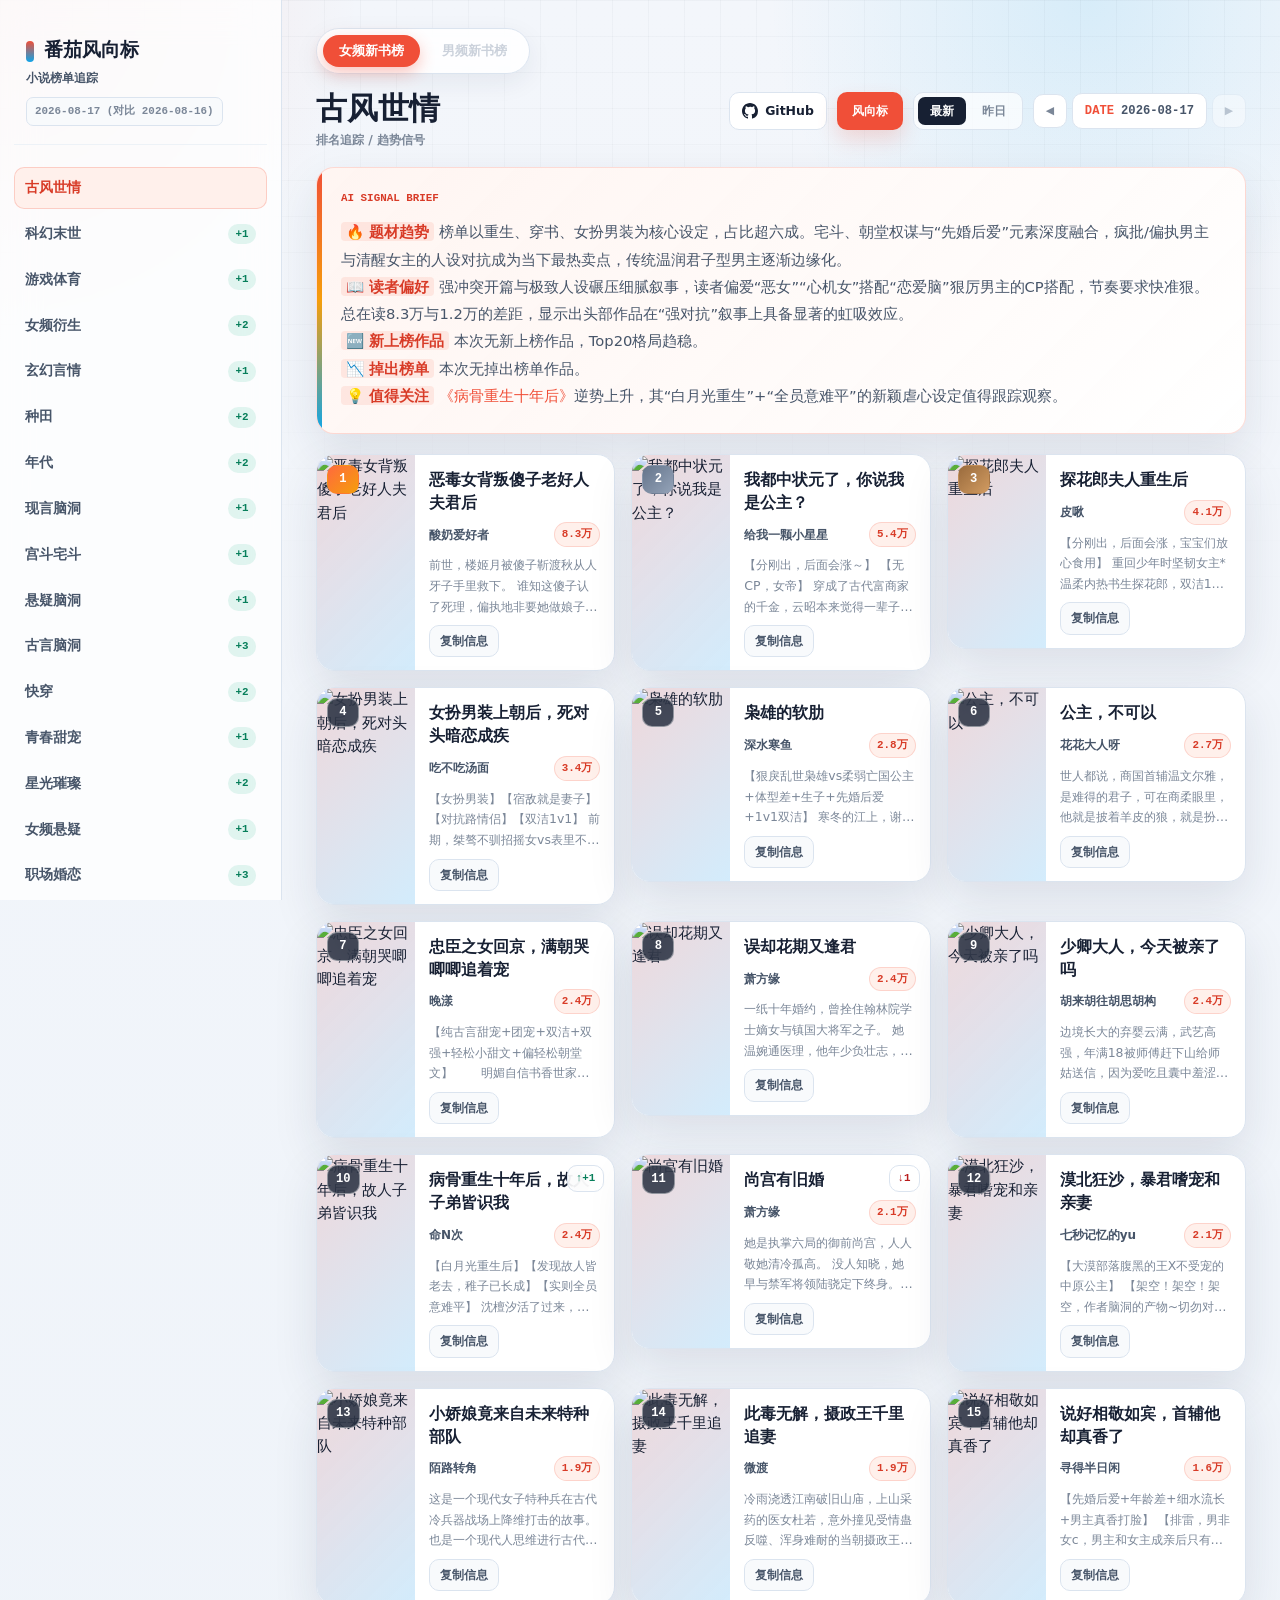
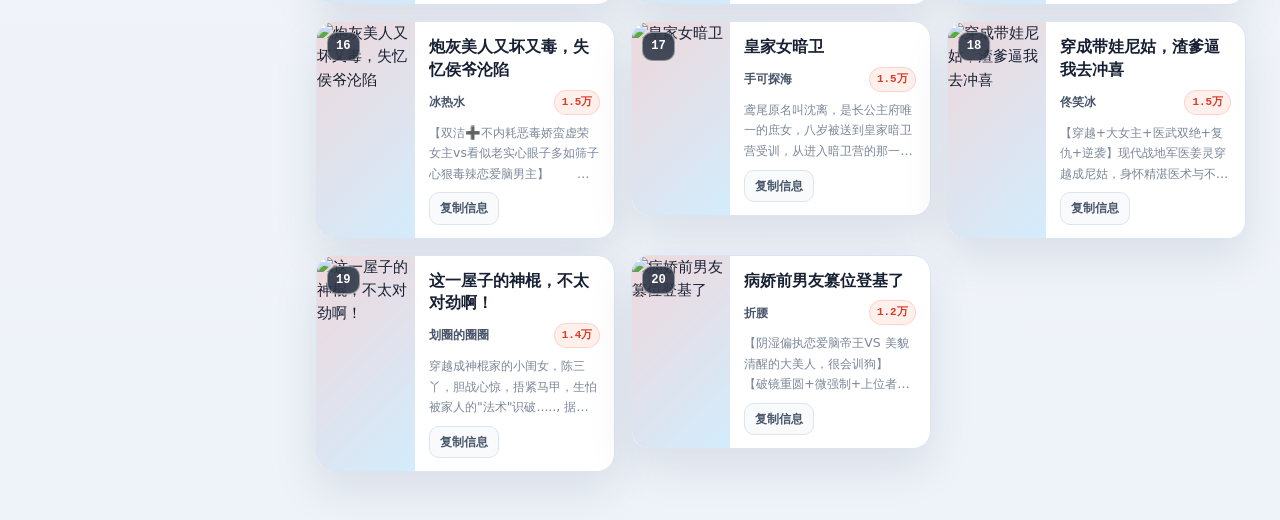
==== commit fe24ef8d: "refactor: 精简为只追踪女频/男频新书榜 四个榜单串行抓取耗时过长，移除女频/男频阅读榜配置：  - rank_config.py 删除 female_hot / male_hot 两个榜单源" ====
--- a/index.html
+++ b/index.html
@@ -5,7 +5,7 @@
     <meta name="viewport" content="width=device-width, initial-scale=1.0">
     <title>番茄小说榜单 · 风向标 | 每日趋势追踪</title>
     <link rel="stylesheet" href="css/style.css">
-    <meta name="description" content="番茄小说新书榜/阅读榜趋势分析与风向标">
+    <meta name="description" content="番茄小说女频/男频新书榜趋势分析与风向标">
 </head>
 <body>
     <div class="app-container">
